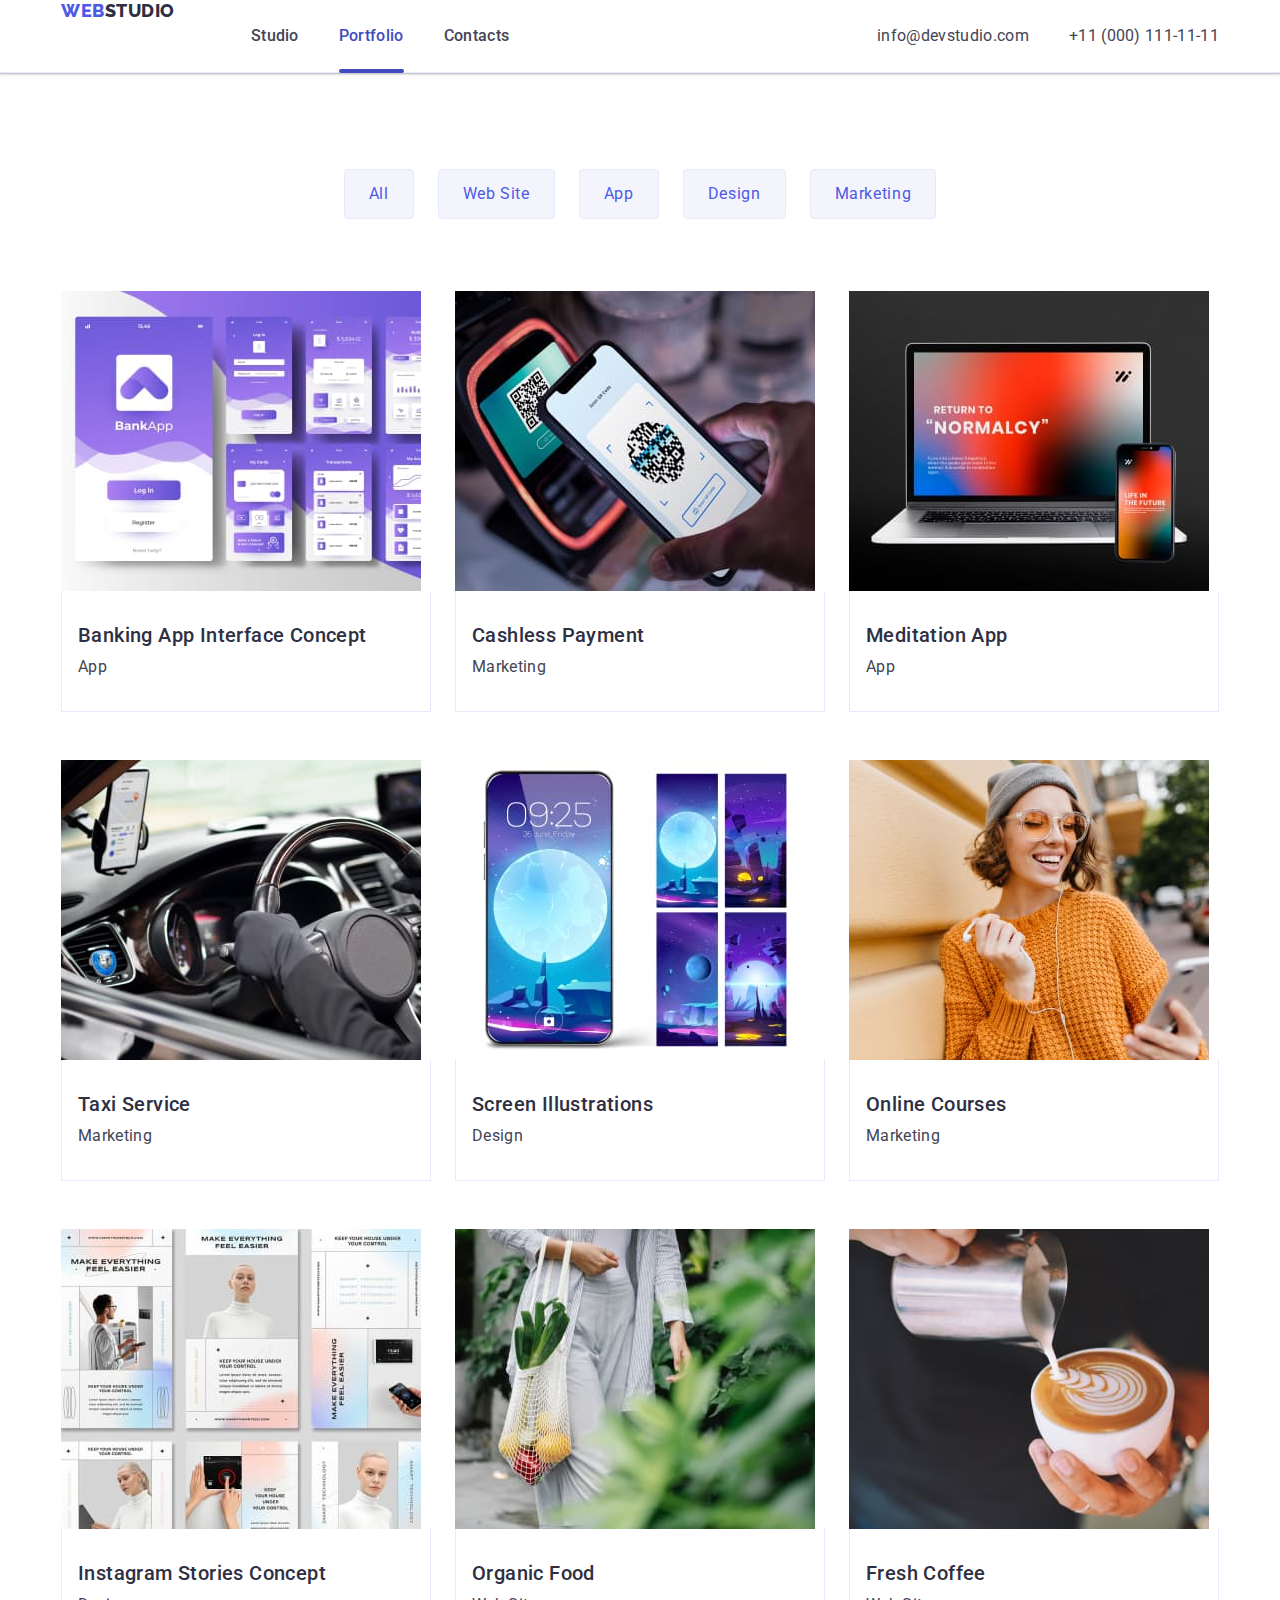
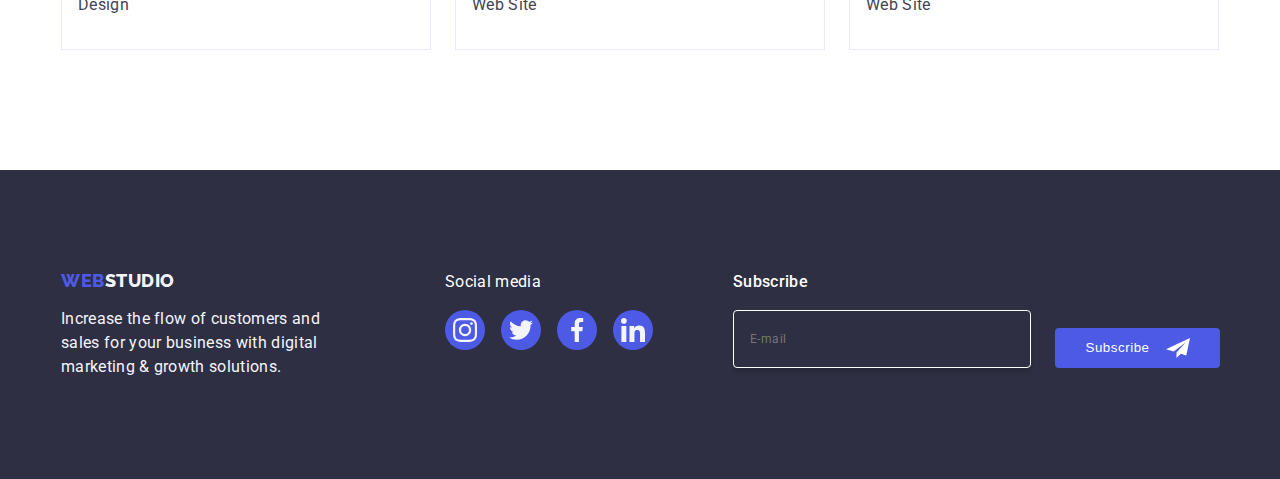
==== portfolio.html @ c7468902 "Initial commit" ====
<!DOCTYPE html>
<html lang="en">

<head>
  <meta charset="utf-8">
  <meta http-equiv="X-UA-Compatible" content="IE=edge">
  <title>dz2</title>
  <meta name="description" content="">
  <meta name="viewport" content="width=device-width, initial-scale=1">
  <link rel="preconnect" href="https://fonts.googleapis.com">
  <link rel="preconnect" href="https://fonts.gstatic.com" crossorigin>
  <link href="https://fonts.googleapis.com/css2?family=Raleway:wght@900&family=Roboto:wght@400;500;700;900&display=swap"
    rel="stylesheet">
  <link rel="stylesheet" href="https://cdnjs.cloudflare.com/ajax/libs/modern-normalize/2.0.0/modern-normalize.min.css"
    integrity="sha512-4xo8blKMVCiXpTaLzQSLSw3KFOVPWhm/TRtuPVc4WG6kUgjH6J03IBuG7JZPkcWMxJ5huwaBpOpnwYElP/m6wg=="
    crossorigin="anonymous" referrerpolicy="no-referrer" />
  <link rel="stylesheet" href="./css/styles.css">

</head>

<body>
  <header class="header">
    <div class="container flexed-list header-container">
      <nav class="flexed-list">
        <a class="logo logo-header link" href="./index.html">Web<span class="logo-text">Studio</span></a>
        <ul class="menu-list list flexed-list">
          <li class="menu-list-item"><a class="menu-list-link link " href="./index.html">Studio</a></li>
          <li class="menu-list-item"><a class="menu-list-link link lower" href="./portfolio.html">Portfolio</a></li>
          <li class="menu-list-item"><a class="menu-list-link link " href="">Contacts</a></li>
        </ul>
      </nav>
      <address class="contacts">
        <ul class="list flexed-list">
          <li class="contacts-item">
            <a href="mailto:info@devstudio.com" class="contacts-link link">info@devstudio.com</a>
          </li>
          <li class="contacts-item">
            <a href="tel:+110001111111" class="contacts-link link ">+11 (000) 111-11-11</a>
          </li>
        </ul>
      </address>
    </div>
  </header>
  <main>
    <section class="portfolio">
      <div class="container">
        <h1 class="visually-hidden">test</h1>
        <ul class="filters-list filters list">
          <li class="filters-item"><button type="button" class="filters-button paragraph">All</button></li>
          <li class="filters-item"><button type="button" class="filters-button paragraph">Web Site</button></li>
          <li class="filters-item"><button type="button" class="filters-button paragraph">App</button></li>
          <li class="filters-item"><button type="button" class="filters-button paragraph">Design</button></li>
          <li class="filters-item"><button type="button" class="filters-button paragraph">Marketing</button></li>
        </ul>
        <ul class="cards-list list">
          <li class="cards-item">
            <a href="" class="link cards-link">
              <div class="cards-image-block">
              <img src="./images/img8.jpg" alt="app interface" width="360" height="300">
            <p class="paragraph cards-image-paragraph">
               14 Stylish and User-Friendly App Design Concepts · Task Manager App · Calorie Tracker App · Exotic Fruit Ecommerce App · Cloud Storage App
            </p>  
            </div>
              <div class="cards-item-content">
                <h2 class="title-large cards-item-title">Banking App Interface Concept</h2>
                <p class="paragraph">App</p>
              </div>
            </a>
          </li>

          <li class="cards-item">
            <a href="" class="link  cards-link">
              <div class="cards-image-block">

                <img src="./images/img9.jpg" alt="scan qr" width="360" height="300">
                <p class="paragraph cards-image-paragraph">14 Stylish and User-Friendly App Design Concepts · Task
                  Manager App · Calorie Tracker App · Exotic Fruit Ecommerce App · Cloud Storage App</p>
              </div>

              <div class="cards-item-content">
                <h2 class="title-large cards-item-title">Cashless Payment</h2>
                <p class="paragraph">Marketing</p>
              </div>

            </a>
          </li>

          <li class="cards-item">
            <a href="" class="link cards-link ">
              <div class="cards-image-block">


              <img src="./images/img10.jpg" alt="app main page" width="360" height="300">
            <p class="paragraph cards-image-paragraph">
               14 Stylish and User-Friendly App Design Concepts · Task Manager App · Calorie Tracker App · Exotic Fruit Ecommerce App · Cloud Storage App
            </p>  
            </div>
              <div class="cards-item-content">

                <h2 class="title-large cards-item-title">Meditation App</h2>
                <p class="paragraph">App</p>
              </div>

            </a>
          </li>

          <li class="cards-item">
            <a href="" class="link  cards-link">
              <div class="cards-image-block">


              <img src="./images/img11.jpg" alt="car" width="360" height="300">
            <p class="paragraph cards-image-paragraph">
               14 Stylish and User-Friendly App Design Concepts · Task Manager App · Calorie Tracker App · Exotic Fruit Ecommerce App · Cloud Storage App
            </p>  
            </div>
              <div class="cards-item-content">
                <h2 class="title-large cards-item-title">Taxi Service</h2>
                <p class="paragraph">Marketing</p>
              </div>

            </a>

          </li>
          <li class="cards-item">
            <a href="" class="link cards-link ">
              <div class="cards-image-block">


              <img src="./images/img12.jpg" alt="screens for phone" width="360" height="300">
            <p class="paragraph cards-image-paragraph">
               14 Stylish and User-Friendly App Design Concepts · Task Manager App · Calorie Tracker App · Exotic Fruit Ecommerce App · Cloud Storage App
            </p>  
            </div>
              <div class="cards-item-content">

                <h2 class="title-large cards-item-title">Screen Illustrations</h2>
                <p class="paragraph">Design</p>
              </div>

            </a>
          </li>

          <li class="cards-item">
            <a href="" class="link  cards-link">
              <div class="cards-image-block">


              <img src="./images/img13.jpg" alt="girl" width="360" height="300">
            <p class="paragraph cards-image-paragraph">
               14 Stylish and User-Friendly App Design Concepts · Task Manager App · Calorie Tracker App · Exotic Fruit Ecommerce App · Cloud Storage App
            </p>  
            </div>
              <div class="cards-item-content">

                <h2 class="title-large cards-item-title">Online Courses</h2>
                <p class="paragraph">Marketing</p>
              </div>

            </a>
          </li>

          <li class="cards-item">
            <a href="" class="link  cards-link">
              <div class="cards-image-block">


              <img src="./images/img14.jpg" alt="guide" width="360" height="300">
            <p class="paragraph cards-image-paragraph">
               14 Stylish and User-Friendly App Design Concepts · Task Manager App · Calorie Tracker App · Exotic Fruit Ecommerce App · Cloud Storage App
            </p>  
            </div>
              <div class="cards-item-content">

                <h2 class="title-large cards-item-title">Instagram Stories Concept</h2>
                <p class="paragraph">Design</p>
              </div>

            </a>
          </li>

          <li class="cards-item">
            <a href="" class="link cards-link ">
              <div class="cards-image-block">


              <img src="./images/img15.jpg" alt="organic food" width="360" height="300">
            <p class="paragraph cards-image-paragraph">
               14 Stylish and User-Friendly App Design Concepts · Task Manager App · Calorie Tracker App · Exotic Fruit Ecommerce App · Cloud Storage App
            </p>  
            </div>
              <div class="cards-item-content">

                <h2 class="title-large cards-item-title">Organic Food</h2>
                <p class="paragraph">Web Site</p>
              </div>

            </a>
          </li>

          <li class="cards-item">
            <a href="" class="link  cards-link">
              <div class="cards-image-block">


              <img src="./images/img16.jpg" alt="coffee" width="360" height="300">
            <p class="paragraph cards-image-paragraph">
               14 Stylish and User-Friendly App Design Concepts · Task Manager App · Calorie Tracker App · Exotic Fruit Ecommerce App · Cloud Storage App
            </p>  
            </div>              <div class="cards-item-content">
                <h2 class="title-large cards-item-title">Fresh Coffee</h2>
                <p class="paragraph">Web Site</p>
              </div>

            </a>
          </li>
        </ul>
      </div>
    </section>
  </main>
   <footer class="footer">
    <div class="container footer-container">
      <div class="footer-item-logo">
        <a class="logo footer-logo link" href="./index.html">Web<span class="footer-logo-text">Studio</span></a>
        <p class="footer-text">Increase the flow of customers and sales for your business with digital marketing &
          growth
          solutions.</p>
      </div>
      <div class="footer-item-networks">
        <p class="paragraph footer-title">
          Social media
        </p>
        <ul class="flexed-list list footer-list">
          <li class="footer-icons">
            <a href="" class="footer-links">

              <svg class="footer-icon" width="24" height="24">
                <use href="./images/icons.svg#icon-instagram-2"></use>
              </svg>
            </a>
          </li>
          <li class="footer-icons">
            <a href="" class="footer-links">

              <svg class="footer-icon" width="24" height="24">
                <use href="./images/icons.svg#icon-twitter-1"></use>
              </svg>
            </a>
          </li>
          <li class="footer-icons">
            <a href="" class="footer-links">

              <svg class="footer-icon" width="24" height="24">
                <use href="./images/icons.svg#icon-facebook-1"></use>
              </svg>
            </a>
          </li>
          <li class="footer-icons">
            <a href="" class="footer-links">

              <svg class="footer-icon" width="24" height="24">
                <use href="./images/icons.svg#icon-linkedin-1"></use>
              </svg>
            </a>
          </li>
        </ul>
      </div>
      <div class="footer-item-form">
        <p class="paragraph footer-paragraph">
          Subscribe
        </p>
        <form class="footer-form">
          <label class="footer-form-label">
            <input type="email" name="email" placeholder="E-mail" required class="footer-input input-text">
          </label>
          <button class="footer-btn" type="submit">
            Subscribe <svg class="footer-icon footer-btn-icon" width="24" height="24">
              <use href="./images/icons.svg#icon-Frame-3"></use>
            </svg>
          </button>
        </form>
      </div>
    </div>
  </footer>
</body>

</html>
---- css/styles.css ----
body {
  font-family: "Roboto", sans-serif;
  font-size: 16px;
  line-height: 24px;
  letter-spacing: 0.02rem;
  color: var(--slate);
  background-color: var(--white);
}

* {
  margin: 0;
  padding: 0;
}

:root {
  --slate: #434455;
  --light-slate: #8e8f99;
  --cloud: #F4F4FD;
  --navy-blue: #2E2F42;
  --navy-blue-modal: rgba(46, 47, 66, 0.40);
  --iris: #4D5AE5;
  --white: #fff;
  --cornflower: #E7E9FC;
  --hover-links: #404bbf;
  --diary: #fcfcfc;
  --light-green: #31d0aa;
}

.container {
  width: 100%;
  max-width: 1158px;
  margin: 0 auto;
  padding: 0 15px;
}

.link {
  text-decoration: none;
  font-size: 12px;
  line-height: 24px;
  letter-spacing: 0.04rem;
}

.input-text {
  font-family: Roboto;
  font-size: 12px;
  font-style: normal;
  font-weight: 400;
  line-height: 24px;
  letter-spacing: 0.48px;
}

.link:hover,
.link:focus {
  color: var(--hover-links);
}

h2 {
  font-weight: bold;
  font-size: 36px;
}

.title-large {
  font-weight: 500;
  font-size: 20px;
  line-height: 1.2;
  letter-spacing: 0.02em;
  color: var(--navy-blue);
}

.title-extra-large {
  margin-bottom: 72px;
  font-size: 36px;
  line-height: 1.11;
  text-align: center;
  letter-spacing: 0.02em;
  text-transform: capitalize;
  color: var(--navy-blue);
}

.paragraph {
  font-weight: 400;
  font-size: 16px;
  line-height: 1.5;
  letter-spacing: 0.02em;
  color: var(--slate);
}

.logo {
  font-family: "Raleway", sans-serif;
  font-size: 18px;
  font-style: normal;
  font-weight: 800;
  line-height: 1.17;
  letter-spacing: 0.03em;
  text-transform: uppercase;
}

.list {
  list-style: none;
}

.flexed-list {
  display: flex;
}

input:focus-within,
textarea:focus-within {
  border-color: var(--iris);
}

.visually-hidden {
  position: absolute;
  width: 1px;
  height: 1px;
  margin: -1px;
  border: 0;
  padding: 0;
  white-space: nowrap;
  clip-path: inset(100%);
  clip: rect(0 0 0 0);
  overflow: hidden;
}

img {
  display: block;
}

/*----------------header---------------------*/
.header {
  border-bottom: 1px solid var(--cornflower);
  box-shadow: 0px 2px 1px rgba(46, 47, 66, 0.08), 0px 1px 1px rgba(46, 47, 66, 0.16), 0px 1px 6px rgba(46, 47, 66, 0.08);
}

.header-container {
  align-items: center;
}

.menu-nav{ 
  align-items:center;
}

.logo-header {
  color: var(--iris);
  margin-right: 76px;
}

.logo-text {
  color: var(--navy-blue);
}

.menu-list {
  align-items: center;
}

.menu-list-link {
  display: block;
  padding: 24px 0;
  position: relative;
  color: var(--slate);
  transition: color 250ms cubic-bezier(0.4, 0, 0.2, 1);
  font-family: Roboto;
  font-size: 16px;
  font-style: normal;
  font-weight: 500;
  line-height: 24px;
  letter-spacing: 0.32px;
}

.menu-list-item:not(:last-child) {
  margin-right: 40px;
}

.menu-list-item:hover,
.menu-list-item:focus {
  color: var(--hover-links);
}

.lower {
  color: var(--hover-links);
}

.lower::after {
  display: flex;
  content: "";
  position: absolute;
  width: 100%;
  border-radius: 2px;
  height: 4px;
  background: var(--hover-links);
  left: 0;
  bottom: -1px;
}

.contacts {
  margin-left: auto;
  font-style: normal;
  font-weight: 400;
  letter-spacing: 0.32px;
}

.contacts-item:not(:last-child) {
  margin-right: 40px;
}

.contacts-link {
  color: var(--slate);
  font-size: 16px;
  line-height: 1.5;
  letter-spacing: 0.02em;
  transition: color 250ms cubic-bezier(0.4, 0, 0.2, 1);
}

.contacts-link:hover,
.contacts-link:focus {
  color: var(--hover-links);
}

/* ----------section 1----------- */

.solution {
  max-width: 1440px;
  background-color: var(--navy-blue);
  padding: 188px 0;
  background-image: linear-gradient(rgba(46, 47, 66, 0.7),
      rgba(46, 47, 66, 0.7)), url(../images/img17.jpg);
  background-repeat: no-repeat;
  background-size: cover;
  background-position: center;
  margin: 0 auto;
}

.solution::before {
  content: "";
  display: block;
}

.solution-text {
  font-weight: bold;
  font-size: 56px;
  line-height: 1.07;
  text-align: center;
  letter-spacing: 0.02em;
  color: var(--white);
  margin: 0 auto;
  max-width: 496px;
}

.solution-btn {
  background: var(--iris);
  color: var(--white);
  margin: 48px auto 0 auto;
  border: none;
  letter-spacing: 0.04rem;
  border-radius: 4px;
  padding: 16px 32px;
  display: block;
  min-width: 169px;

  font-weight: 500;
  font-family: "Roboto", sans-serif;
  font-size: 16px;
  line-height: 1.5;
  cursor: pointer;
  transition: background-color 250ms cubic-bezier(0.4, 0, 0.2, 1);
}

.solution-btn:hover,
.solution-btn:focus {
  background-color: var(--hover-links);
}

/*-----------------------section 2 ---------------------*/
.about-us {
  padding: 120px 0px;
}

.about-us-item {
  width: calc((100% - 72px)/4);
  display: flex;
  flex-direction: column;
  gap: 8px;

}

.about-us-item-svg {
  background-color: var(--cloud);
  padding: 24px 100px;
  border-radius: 4px;
  display: flex;
  align-items: center;
  justify-content: center;
  height: 112px;
  margin-bottom: 8px;
}

.about-us-item:not(:last-child) {
  margin-right: 24px;
}

/*-------------------------- section 3 ----------------------*/

.we-doing {
  text-align: center;
  padding-bottom: 120px;

}

.we-doing-item {
  width: calc((100%-48px)/3);
}

.we-doing-item:not(:last-child) {
  margin-right: 24px;
}

/*----------------------------- section 4 ---------------*/

.team {
  text-align: center;
  background-color: var(--cloud);
  padding: 120px 0;
}

.team-item {
  background-color: var(--white);
  width: calc((100% - 72px) / 4);
  border-radius: 0 0 4px 4px;
  box-shadow: 0px 2px 1px 0px rgba(46, 47, 66, 0.08), 0px 1px 1px 0px rgba(46, 47, 66, 0.16), 0px 1px 6px 0px rgba(46, 47, 66, 0.08);
}

.team-item:not(:last-child) {
  margin-right: 24px;
}

.team-item-main {
  padding: 32px 0;
  display: flex;
  flex-direction: column;
  gap: 8px;
  align-items: center;
}

.team-item-main-text {
  color: var(--slate);
  font-size: 16px;
  line-height: 1.5;
  letter-spacing: 0.02em;
}

.team-item-list {
  display: flex;
  justify-content: center;
  gap: 24px;
}

.team-icons {
  fill: var(--white);
  background-color: var(--iris);
  width: 40px;
  height: 40px;
  border-radius: 50%;
}

.team-icon-link {
  width: 100%;
  height: 100%;
  background-color: var(--iris);
  border-radius: 50%;
  display: flex;
  align-items: center;
  justify-content: center;
  transition: background-color 250ms cubic-bezier(0.4, 0, 0.2, 1);
}

.team-icon-link:hover,
.team-icon-link:focus {
  background-color: var(--hover-links);
}

.team-icon {
  fill: var(--cloud);
}

/*---------------------section 5 --------------------*/

.customers {
  padding: 120px 0;
}

.customers-list {
  gap: 24px;
}

.customers-item {
  width: calc((100% - 120px) / 6);
  height: 88px;
}

.customers-link {
  width: 100%;
  height: 100%;
  border: 1px solid var(--light-slate);
  border-radius: 4px;
  display: flex;
  align-items: center;
  justify-content: center;
  color: var(--light-slate);
  transition: border-color 250ms cubic-bezier(0.4, 0, 0.2, 1), color 250ms cubic-bezier(0.4, 0, 0.2, 1);

}

.customers-link:hover,
.customers-link:focus {
  border-color: var(--hover-links);
  color: var(--hover-links);
}

.customers-icon {
  display: block;
  fill: currentColor;
}

/* -------------------- footer ---------------------------------*/

.footer {
  background: var(--navy-blue);
  padding: 100px 0;
}

.footer-container {
  display: flex;
  align-items: baseline;
}

.footer-item-logo {
  margin-right: 120px;
}

.footer-logo {
  color: var(--iris);
  display: inline-block;
  margin-bottom: 16px;
}

.footer-logo-text {
  color: var(--cloud);
}

.footer-text {
  color: var(--cloud);
  line-height: 1.5;
  letter-spacing: 0.02em;
  width: 264px;
}

.footer-title {
  margin-bottom: 16px;
  color: var(--white)
}

.footer-list {
  gap: 16px;
}

.footer-icons {
  width: 40px;
  height: 40px;
}

.footer-links {
  border-radius: 50%;
  width: 100%;
  height: 100%;
  background-color: var(--iris);
  display: flex;
  align-items: center;
  justify-content: center;
  transition: background-color 250ms cubic-bezier(0.4, 0, 0.2, 1);
}

.footer-links:hover,
.footer-links:focus {
  background-color: var(--light-green);
}

.footer-icon {
  fill: var(--cloud);
}



.footer-item-networks {
  margin-right: 80px;
}

.footer-paragraph {
  color: var(--white);
  font-weight: 500;
  margin-bottom: 16px;


}

.footer-form {
  display: flex;
  align-items: end;
  gap: 24px;
}

.footer-form-label {
  display: flex;
  flex-direction: column;
}

.footer-input {
  width: 264px;
  height: 40px;
  color: var(--white);
  border: 1px solid var(--white);
  border-radius: 4px;
  box-shadow: 0px 4px 4px 0px rgba(0, 0, 0, 0.15);
  line-height: 1.5;
  background-color: transparent;
  padding: 8px 16px;
}

.footer-btn {
  background-color: var(--iris);
  color: var(--white);
  display: inline-flex;
  padding: 8px 24px;
  justify-content: center;
  align-items: center;
  border-radius: 4px;
  border: none;
  cursor: pointer;
  transition: background-color 250ms cubic-bezier(0.4, 0, 0.2, 1);
  min-width: 165px;
  font-weight: 500;
  line-height: 1.5;
  letter-spacing: 0.04em;
}

.footer-btn:hover {
  background-color: var(--hover-links);
}

.footer-btn-icon {
  margin-left: 16px;
}

/*--------------------- modal --------------*/
.modal {
  background-color: var(--navy-blue-modal);
  position: fixed;
  top: 0;
  left: 0;
  width: 100%;
  height: 100%;
  z-index: 1;
  transition: opacity 250ms cubic-bezier(0.4, 0, 0.2, 1), visibility 250ms cubic-bezier(0.4, 0, 0.2, 1);
}

.modal-container {
  padding: 72px 24px 24px;
  width: 408px;
  min-height: 584px;
  background-color: var(--diary);
  border-radius: 4px;
  box-shadow: 0px 2px 1px 0px rgba(0, 0, 0, 0.20), 0px 1px 3px 0px rgba(0, 0, 0, 0.12), 0px 1px 1px 0px rgba(0, 0, 0, 0.14);
  top: 50%;
  left: 50%;
  transform: translate(-50%, -50%) scale(1);
  transition: transform 250ms cubic-bezier(0.4, 0, 0.2, 1);
  position: absolute;


}

.modal-btn {
  position: absolute;
  right: 24px;
  top: 24px;
  width: 24px;
  height: 24px;
  border-radius: 50%;
  display: flex;
  align-items: center;
  justify-content: center;
  background-color: var(--cornflower);
  border: 1px solid rgba(0, 0, 0, 0.1);
  padding: 0;
  cursor: pointer;
  transition: background-color 250ms cubic-bezier(0.4, 0, 0.2, 1), border 250ms cubic-bezier(0.4, 0, 0.2, 1);
}

.modal-btn:hover,
.modal-btn:focus {
  background-color: var(--hover-links);
  border: none;
  fill: var(--white);

}

.modal-icon {
  transition: fill 250ms cubic-bezier(0.4, 0, 0.2, 1);
}

.is-hidden {
  opacity: 0;
  visibility: hidden;
  pointer-events: none;
}

.modal-form {
  display: flex;
  flex-direction: column;
}

.modal-form-container-label {
  margin-bottom: 8px;
}

.modal-form-container-label:nth-child(4) {
  margin-bottom: 16px;
}

.modal-form-container-label:nth-child(5) {
  margin-bottom: 24px;
}

.modal-title {
  font-family: Roboto;
  font-size: 16px;
  font-style: normal;
  font-weight: 500;
  line-height: 24px;
  letter-spacing: 0.32px;
  color: var(--navy-blue);
  margin-bottom: 16px;
  text-align: center;
}

.modal-label {
  line-height: 1.17;
  display: block;
  margin-bottom: 4px;
  position: relative;
  color: var(--light-slate)
}

.modal-form-input {
  position: relative;
}

.modal-input {
  width: 100%;
  height: 40px;
  border: 1px solid var(--navy-blue-modal);
  border-radius: 4px;
  background-color: transparent;
  padding-left: 38px;
  outline: transparent;
  transition: border-color 250ms cubic-bezier(0.4, 0, 0.2, 1);
}

.modal-input:focus-within {
  border-color: var(--iris);
}

.modal-form-icon {
  position: absolute;
  left: 16px;
  top: 50%;
  transform: translateY(-50%);
  transition: fill 250ms cubic-bezier(0.4, 0, 0.2, 1);
}

.modal-input:focus-within+.modal-form-icon {
  fill: var(--iris);
}



.modal-txtarea {
  width: 100%;
  height: 120px;
  font-size: 12px;
  line-height: 1.17;
  letter-spacing: 0.04em;
  color: var(--navy-blue-modal);
  border: 1px solid var(--navy-blue-modal);
  border-radius: 4px;
  background-color: transparent;
  padding: 8px 16px;
  outline: transparent;
  resize: none;
  transition: border-color 250ms cubic-bezier(0.4, 0, 0.2, 1);
}

.modal-txtarea:focus-within {
  border-color: var(--iris);
}

.modal-checkbox-label {
  color: var(--light-slate);
  margin: 0;
}

.modal-span {
  width: 16px;
  height: 16px;
  border: 1px solid var(--navy-blue-modal);
  border-radius: 2px;
  transition: background-color 250ms cubic-bezier(0.4, 0, 0.2, 1), border 250ms cubic-bezier(0.4, 0, 0.2, 1), fill 250ms cubic-bezier(0.4, 0, 0.2, 1);
  display: inline-flex;
  align-items: center;
  justify-content: center;
  fill: transparent;
  position: relative;
}

.modal-link {
  color: var(--iris);
  line-height: 16px;
}

.modal-checkbox:checked + .modal-label > .modal-span{
  background-color: var(--hover-links);
  border: none;
  fill: var(--cloud); 
}

.modal-button {
  display: block;
  min-width: 169px;
  margin: 0 auto;
  padding: 16px 32px;
  background-color: var(--iris);
  color: var(--white);
  font-family: "Roboto", sans-serif;
  font-size: 16px;
  font-weight: 500;
  line-height: 24px;
  cursor: pointer;
  letter-spacing: 0.04em;
  border-radius: 4px;
  box-shadow: 0px 4px 4px 0px rgba(0, 0, 0, 0.15);
  border: none;
  transition: background-color 250ms cubic-bezier(0.4, 0, 0.2, 1);
  height: 56px;
}

.modal-button:hover,
.modal-button:focus {
  background-color: var(--hover-links);
}

/*--------------------------------------------------------------------portfolio-------------------------------------------------------*/
.portfolio {
  padding: 96px 0 120px 0;
}

.filters {
  margin-bottom: 72px;
}

.filters-list {
  justify-content: center;
  display: flex;
  transition: color 250ms cubic-bezier(0.4, 0, 0.2, 1), background-color 250ms cubic-bezier(0.4, 0, 0.2, 1), border-color 250ms cubic-bezier(0.4, 0, 0.2, 1), box-shadow 250ms cubic-bezier(0.4, 0, 0.2, 1);
}

.filters-item:not(:last-child) {
  margin-right: 24px;
}

.filters-button {
  color: var(--iris);
  background-color: var(--cloud);
  border: 1px solid var(--cornflower);
  padding: 12px 24px;
  border-radius: 4px;
  font-family: "Roboto", sans-serif;
  letter-spacing: 0.04em;
  cursor: pointer;
  transition: color 250ms cubic-bezier(0.4, 0, 0.2, 1), background-color 250ms cubic-bezier(0.4, 0, 0.2, 1), border-color 250ms cubic-bezier(0.4, 0, 0.2, 1), box-shadow 250ms cubic-bezier(0.4, 0, 0.2, 1);
}

.filters-button:focus,
.filters-button:hover {
  background-color: var(--hover-links);
  border: 1px solid transparent;
  color: var(--white);
  box-shadow: 0px 3px 1px rgba(0, 0, 0, 0.1), 0px 2px 1px rgba(0, 0, 0, 0.08), 0px 2px 2px rgba(0, 0, 0, 0.12);

}


/*---------------------------------cards list -----------------------*/

.cards {
  margin-bottom: 72px;
}

.cards-list {
  display: flex;
  flex-wrap: wrap;
}

.cards-item {
  width: calc((100% - 48px) / 3);
  position: relative;
  overflow: hidden;

}

.cards-link {
  display: block;
  transition: box-shadow 250ms cubic-bezier(0.4, 0, 0.2, 1);
}

.cards-link:hover .cards-image-paragraph,
.cards-link:focus .cards-image-paragraph {
  transform: translateY(0%);
}

.cards-image-block {
  position: relative;
  overflow: hidden;
}

.cards-image-paragraph {
  position: absolute;
  top: 0;
  color: var(--cloud);
  padding: 40px 32px;
  background-color: var(--iris);
  height: 100%;
  width: 100%;
  transform: translateY(100%);
  transition: transform 250ms cubic-bezier(0.4, 0, 0.2, 1);
}

.cards-link:hover,
.cards-link:focus {
  box-shadow: 0px 1px 6px rgba(46, 47, 66, 0.08), 0px 1px 1px rgba(46, 47, 66, 0.16), 0px 2px 1px rgba(46, 47, 66, 0.08);
  transform: translateY(0%);
}

.cards-item:hover {
  box-shadow: 0px 2px 1px 0px rgba(46, 47, 66, 0.08), 0px 1px 1px 0px rgba(46, 47, 66, 0.16), 0px 1px 6px 0px rgba(46, 47, 66, 0.08);
}

.cards-item:not(:nth-last-child(-n + 3)) {
  margin-bottom: 48px;
}

.cards-item:not(:nth-child(3n)) {
  margin-right: 24px;
}

.cards-item-content {
  padding: 32px 16px;
  gap: 8px;
  align-self: stretch;
  display: flex;
  flex-direction: column;
  border: 1px solid var(--cornflower);
  border-top: none;
  z-index: 3;
  overflow: hidden;
}
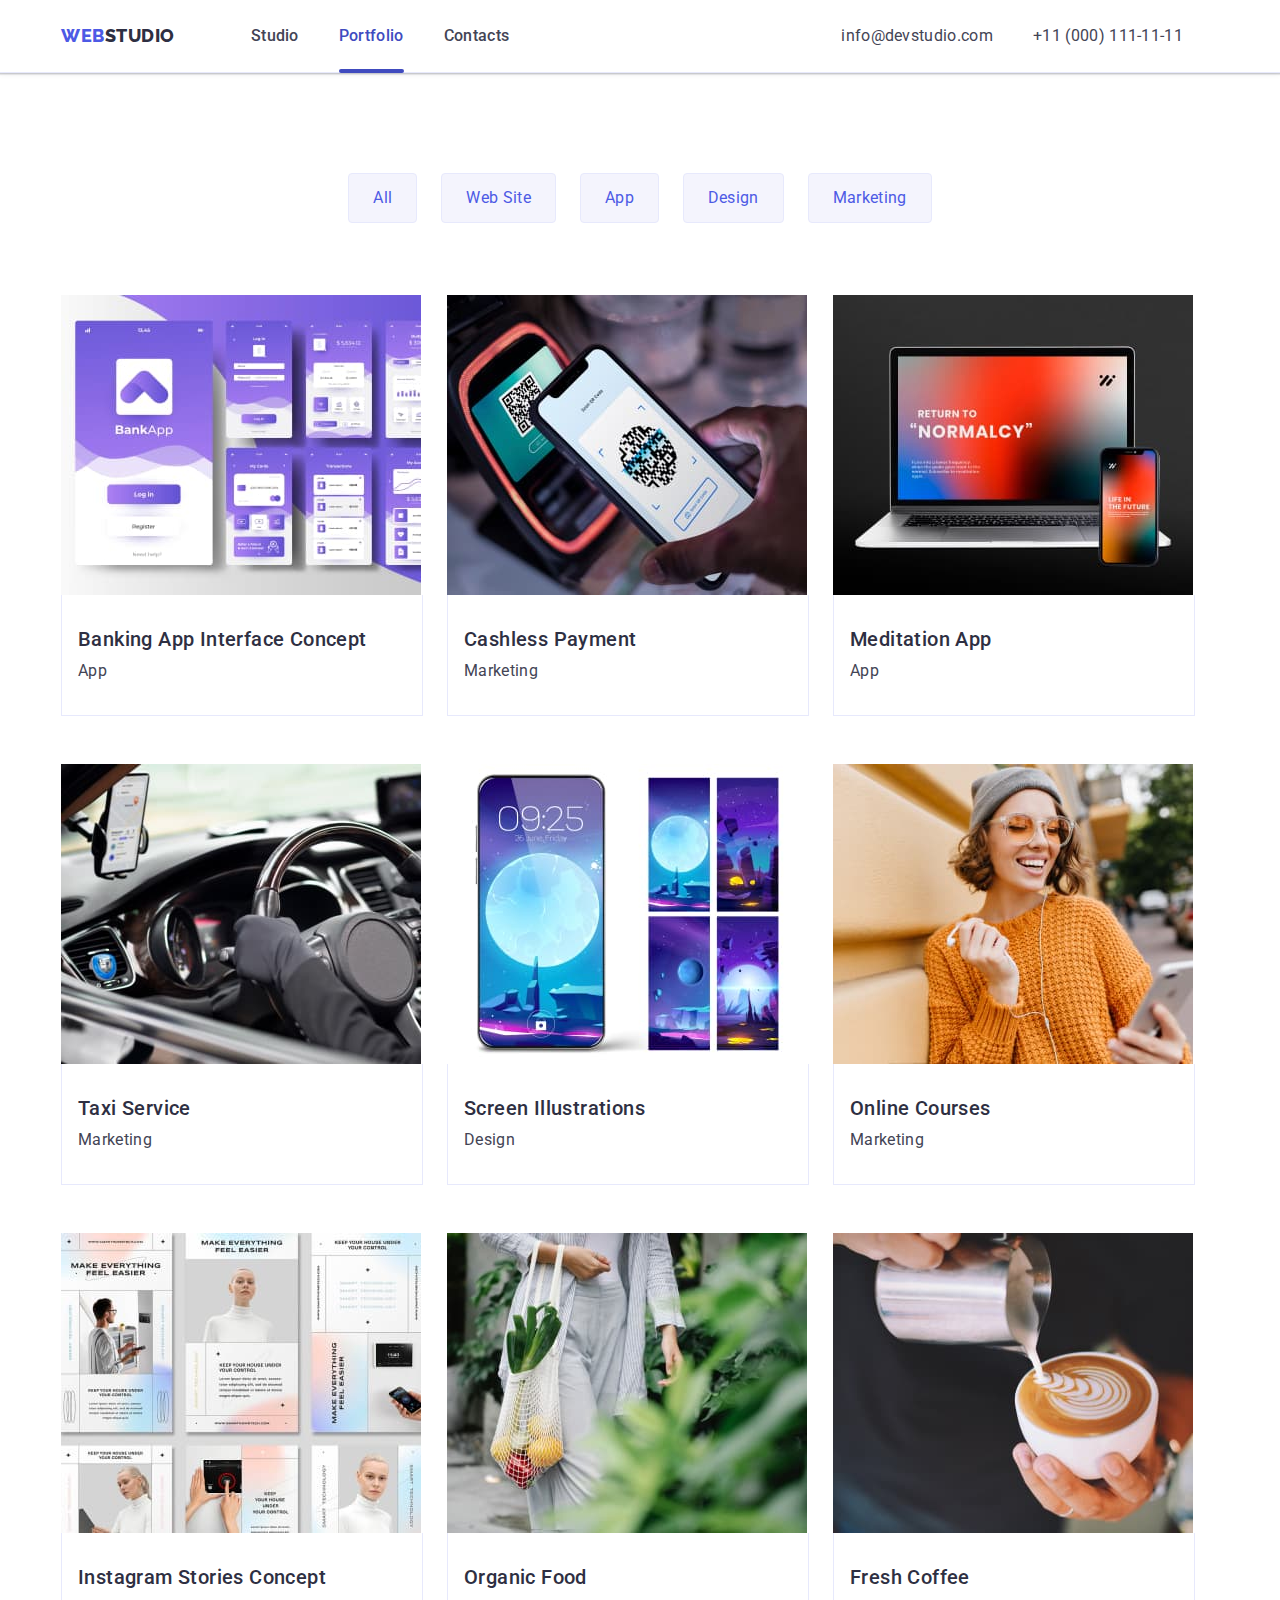
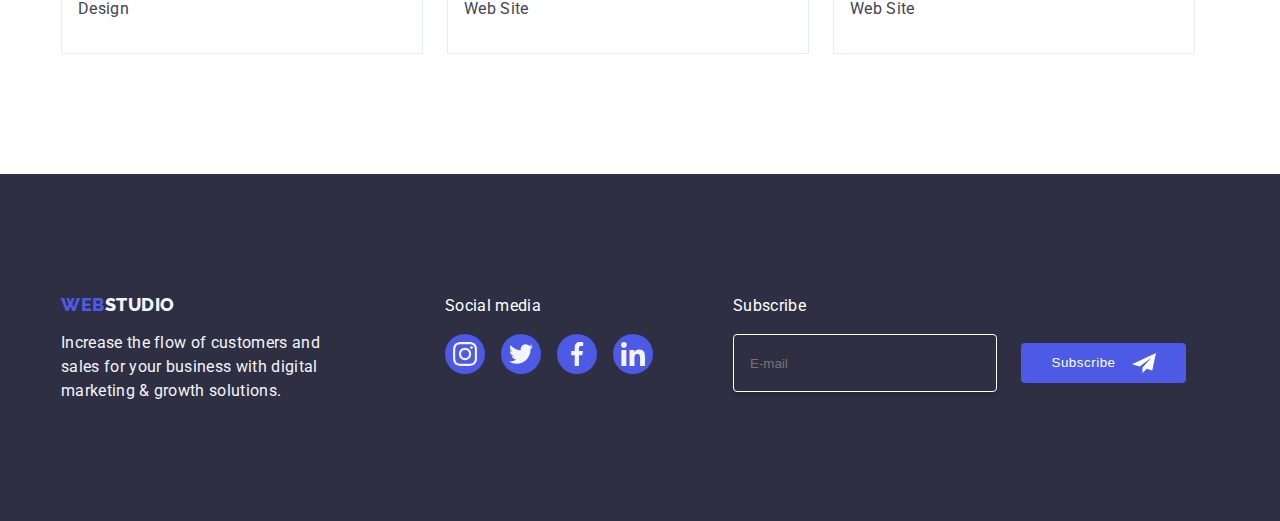
==== commit c334859e: "finished" ====
--- a/portfolio.html
+++ b/portfolio.html
@@ -14,38 +14,98 @@
   <link rel="stylesheet" href="https://cdnjs.cloudflare.com/ajax/libs/modern-normalize/2.0.0/modern-normalize.min.css"
     integrity="sha512-4xo8blKMVCiXpTaLzQSLSw3KFOVPWhm/TRtuPVc4WG6kUgjH6J03IBuG7JZPkcWMxJ5huwaBpOpnwYElP/m6wg=="
     crossorigin="anonymous" referrerpolicy="no-referrer" />
-  <link rel="stylesheet" href="./css/styles.css">
+  <link rel="stylesheet" href="./css/newstyle.css">
 
 </head>
 
 <body>
   <header class="header">
     <div class="container flexed-list header-container">
-      <nav class="flexed-list">
-        <a class="logo logo-header link" href="./index.html">Web<span class="logo-text">Studio</span></a>
-        <ul class="menu-list list flexed-list">
-          <li class="menu-list-item"><a class="menu-list-link link " href="./index.html">Studio</a></li>
-          <li class="menu-list-item"><a class="menu-list-link link lower" href="./portfolio.html">Portfolio</a></li>
-          <li class="menu-list-item"><a class="menu-list-link link " href="">Contacts</a></li>
+      <a class="logo logo-header link" href="./index.html">Web<span class="logo-text">Studio</span></a>
+      <div class="js-menu-container is-open">
+        <nav class="flexed-list menu-nav">
+          <ul class="menu-list list flexed-list">
+            <li class="menu-list-item"><a class="menu-list-link link " href="./index.html">Studio</a></li>
+            <li class="menu-list-item"><a class="menu-list-link link lower" href="./portfolio.html">Portfolio</a></li>
+            <li class="menu-list-item"><a class="menu-list-link link " href="">Contacts</a></li>
+          </ul>
+        </nav>
+        <address class="contacts">
+          <ul class="list flexed-list contacts-list">
+            <li class="contacts-item">
+              <a href="mailto:info@devstudio.com" class="contacts-link link">info@devstudio.com</a>
+            </li>
+            <li class="contacts-item">
+              <a href="tel:+110001111111" class="contacts-link link contacts-phone">+11 (000) 111-11-11</a>
+            </li>
+          </ul>
+        </address>
+        <div class="header-networks">
+          <ul class="flexed-list list header-list">
+          <li class="header-icons">
+            <a href="" class="header-links">
+              <svg class="header-icon" width="24" height="24">
+                <use href="./images/icons.svg#icon-instagram-2"></use>
+              </svg>
+            </a>
+          </li>
+          <li class="header-icons">
+            <a href="" class="header-links">
+
+              <svg class="header-icon" width="24" height="24">
+                <use href="./images/icons.svg#icon-twitter-1"></use>
+              </svg>
+            </a>
+          </li>
+          <li class="header-icons">
+            <a href="" class="header-links">
+
+              <svg class="header-icon" width="24" height="24">
+                <use href="./images/icons.svg#icon-facebook-1"></use>
+              </svg>
+            </a>
+          </li>
+          <li class="header-icons">
+            <a href="" class="header-links">
+
+              <svg class="header-icon" width="24" height="24">
+                <use href="./images/icons.svg#icon-linkedin-1"></use>
+              </svg>
+            </a>
+          </li>
         </ul>
-      </nav>
-      <address class="contacts">
-        <ul class="list flexed-list">
-          <li class="contacts-item">
-            <a href="mailto:info@devstudio.com" class="contacts-link link">info@devstudio.com</a>
-          </li>
-          <li class="contacts-item">
-            <a href="tel:+110001111111" class="contacts-link link ">+11 (000) 111-11-11</a>
-          </li>
-        </ul>
-      </address>
+        </div>
+        <button class="close-btn js-close-menu">
+           <svg class="modal-icon" width="8" height="8">
+          <use href="./images/icons.svg#icon-close-black-18dp-2-1"></use>
+        </svg>
+        </button>
+      </div>
+
+      <button class="menu-toggle js-open-menu" aria-expanded="false" aria-controls="mobile-menu">
+         <svg
+            width="24"
+            height="24"
+            fill="currentColor"
+            viewBox="0 0 20 20"
+            xmlns="http://www.w3.org/2000/svg"
+          >
+            <path
+              fill-rule="evenodd"
+              d="M3 5a1 1 0 011-1h12a1 1 0 110 2H4a1 1 0 01-1-1zM3 10a1 1 0 011-1h12a1 1 0 110 2H4a1 1 0 01-1-1zM3 15a1 1 0 011-1h12a1 1 0 110 2H4a1 1 0 01-1-1z"
+              clip-rule="evenodd"
+            ></path>
+          </svg>
+      </button>
+
     </div>
+
   </header>
   <main>
     <section class="portfolio">
       <div class="container">
         <h1 class="visually-hidden">test</h1>
-        <ul class="filters-list filters list">
+        <ul class="filters-list list">
           <li class="filters-item"><button type="button" class="filters-button paragraph">All</button></li>
           <li class="filters-item"><button type="button" class="filters-button paragraph">Web Site</button></li>
           <li class="filters-item"><button type="button" class="filters-button paragraph">App</button></li>
@@ -56,11 +116,17 @@
           <li class="cards-item">
             <a href="" class="link cards-link">
               <div class="cards-image-block">
-              <img src="./images/img8.jpg" alt="app interface" width="360" height="300">
-            <p class="paragraph cards-image-paragraph">
-               14 Stylish and User-Friendly App Design Concepts · Task Manager App · Calorie Tracker App · Exotic Fruit Ecommerce App · Cloud Storage App
-            </p>  
-            </div>
+                <picture>
+                  <source media="(min-width: 1154px)" srcset="./images/img8.jpg" width="360" height="300" />
+                  <source media="(min-width: 768px)" srcset="./images/img8t.jpg" width="356" height="300" />
+                  <source media="(min-width: 428px)" srcset="./images/img8p.jpg" width="396" height="280" />
+                  <img src="./images/img8p.jpg" alt="app interface" width="360" height="300" />
+                </picture>
+                <p class="paragraph cards-image-paragraph">
+                  14 Stylish and User-Friendly App Design Concepts · Task Manager App · Calorie Tracker App · Exotic
+                  Fruit Ecommerce App · Cloud Storage App
+                </p>
+              </div>
               <div class="cards-item-content">
                 <h2 class="title-large cards-item-title">Banking App Interface Concept</h2>
                 <p class="paragraph">App</p>
@@ -71,8 +137,12 @@
           <li class="cards-item">
             <a href="" class="link  cards-link">
               <div class="cards-image-block">
-
-                <img src="./images/img9.jpg" alt="scan qr" width="360" height="300">
+                <picture>
+                  <source media="(min-width: 1154px)" srcset="./images/img9.jpg" width="360" height="300" />
+                  <source media="(min-width: 768px)" srcset="./images/img9t.jpg" width="356" height="300" />
+                  <source media="(min-width: 428px)" srcset="./images/img9p.jpg" width="396" height="280" />
+                  <img src="./images/img9p.jpg" alt="app interface" width="360" height="300" />
+                </picture>
                 <p class="paragraph cards-image-paragraph">14 Stylish and User-Friendly App Design Concepts · Task
                   Manager App · Calorie Tracker App · Exotic Fruit Ecommerce App · Cloud Storage App</p>
               </div>
@@ -88,13 +158,18 @@
           <li class="cards-item">
             <a href="" class="link cards-link ">
               <div class="cards-image-block">
-
-
-              <img src="./images/img10.jpg" alt="app main page" width="360" height="300">
-            <p class="paragraph cards-image-paragraph">
-               14 Stylish and User-Friendly App Design Concepts · Task Manager App · Calorie Tracker App · Exotic Fruit Ecommerce App · Cloud Storage App
-            </p>  
-            </div>
+                <picture>
+                  <source media="(min-width: 1154px)" srcset="./images/img10.jpg" width="360" height="300" />
+                  <source media="(min-width: 768px)" srcset="./images/img10t.jpg" width="356" height="300" />
+                  <source media="(min-width: 428px)" srcset="./images/img10p.jpg" width="396" height="280" />
+                  <img src="./images/img10p.jpg" alt="app interface" width="360" height="300" />
+                </picture>
+
+                <p class="paragraph cards-image-paragraph">
+                  14 Stylish and User-Friendly App Design Concepts · Task Manager App · Calorie Tracker App · Exotic
+                  Fruit Ecommerce App · Cloud Storage App
+                </p>
+              </div>
               <div class="cards-item-content">
 
                 <h2 class="title-large cards-item-title">Meditation App</h2>
@@ -109,11 +184,17 @@
               <div class="cards-image-block">
 
 
-              <img src="./images/img11.jpg" alt="car" width="360" height="300">
-            <p class="paragraph cards-image-paragraph">
-               14 Stylish and User-Friendly App Design Concepts · Task Manager App · Calorie Tracker App · Exotic Fruit Ecommerce App · Cloud Storage App
-            </p>  
-            </div>
+                <picture>
+                  <source media="(min-width: 1154px)" srcset="./images/img11.jpg" width="360" height="300" />
+                  <source media="(min-width: 768px)" srcset="./images/img11t.jpg" width="356" height="300" />
+                  <source media="(min-width: 428px)" srcset="./images/img11p.jpg" width="396" height="280" />
+                  <img src="./images/img11p.jpg" alt="app interface" width="360" height="300" />
+                </picture>
+                <p class="paragraph cards-image-paragraph">
+                  14 Stylish and User-Friendly App Design Concepts · Task Manager App · Calorie Tracker App · Exotic
+                  Fruit Ecommerce App · Cloud Storage App
+                </p>
+              </div>
               <div class="cards-item-content">
                 <h2 class="title-large cards-item-title">Taxi Service</h2>
                 <p class="paragraph">Marketing</p>
@@ -127,11 +208,17 @@
               <div class="cards-image-block">
 
 
-              <img src="./images/img12.jpg" alt="screens for phone" width="360" height="300">
-            <p class="paragraph cards-image-paragraph">
-               14 Stylish and User-Friendly App Design Concepts · Task Manager App · Calorie Tracker App · Exotic Fruit Ecommerce App · Cloud Storage App
-            </p>  
-            </div>
+                <picture>
+                  <source media="(min-width: 1154px)" srcset="./images/img12.jpg" width="360" height="300" />
+                  <source media="(min-width: 768px)" srcset="./images/img12t.jpg" width="356" height="300" />
+                  <source media="(min-width: 428px)" srcset="./images/img12p.jpg" width="396" height="280" />
+                  <img src="./images/img12p.jpg" alt="app interface" width="360" height="300" />
+                </picture>
+                <p class="paragraph cards-image-paragraph">
+                  14 Stylish and User-Friendly App Design Concepts · Task Manager App · Calorie Tracker App · Exotic
+                  Fruit Ecommerce App · Cloud Storage App
+                </p>
+              </div>
               <div class="cards-item-content">
 
                 <h2 class="title-large cards-item-title">Screen Illustrations</h2>
@@ -146,11 +233,17 @@
               <div class="cards-image-block">
 
 
-              <img src="./images/img13.jpg" alt="girl" width="360" height="300">
-            <p class="paragraph cards-image-paragraph">
-               14 Stylish and User-Friendly App Design Concepts · Task Manager App · Calorie Tracker App · Exotic Fruit Ecommerce App · Cloud Storage App
-            </p>  
-            </div>
+                <picture>
+                  <source media="(min-width: 1154px)" srcset="./images/img13.jpg" width="360" height="300" />
+                  <source media="(min-width: 768px)" srcset="./images/img13t.jpg" width="356" height="300" />
+                  <source media="(min-width: 428px)" srcset="./images/img13p.jpg" width="396" height="280" />
+                  <img src="./images/img13p.jpg" alt="app interface" width="360" height="300" />
+                </picture>
+                <p class="paragraph cards-image-paragraph">
+                  14 Stylish and User-Friendly App Design Concepts · Task Manager App · Calorie Tracker App · Exotic
+                  Fruit Ecommerce App · Cloud Storage App
+                </p>
+              </div>
               <div class="cards-item-content">
 
                 <h2 class="title-large cards-item-title">Online Courses</h2>
@@ -165,11 +258,17 @@
               <div class="cards-image-block">
 
 
-              <img src="./images/img14.jpg" alt="guide" width="360" height="300">
-            <p class="paragraph cards-image-paragraph">
-               14 Stylish and User-Friendly App Design Concepts · Task Manager App · Calorie Tracker App · Exotic Fruit Ecommerce App · Cloud Storage App
-            </p>  
-            </div>
+                <picture>
+                  <source media="(min-width: 1154px)" srcset="./images/img14.jpg" width="360" height="300" />
+                  <source media="(min-width: 768px)" srcset="./images/img14t.jpg" width="356" height="300" />
+                  <source media="(min-width: 428px)" srcset="./images/img14p.jpg" width="396" height="280" />
+                  <img src="./images/img14p.jpg" alt="app interface" width="360" height="300" />
+                </picture>
+                <p class="paragraph cards-image-paragraph">
+                  14 Stylish and User-Friendly App Design Concepts · Task Manager App · Calorie Tracker App · Exotic
+                  Fruit Ecommerce App · Cloud Storage App
+                </p>
+              </div>
               <div class="cards-item-content">
 
                 <h2 class="title-large cards-item-title">Instagram Stories Concept</h2>
@@ -184,11 +283,17 @@
               <div class="cards-image-block">
 
 
-              <img src="./images/img15.jpg" alt="organic food" width="360" height="300">
-            <p class="paragraph cards-image-paragraph">
-               14 Stylish and User-Friendly App Design Concepts · Task Manager App · Calorie Tracker App · Exotic Fruit Ecommerce App · Cloud Storage App
-            </p>  
-            </div>
+                <picture>
+                  <source media="(min-width: 1154px)" srcset="./images/img15.jpg" width="360" height="300" />
+                  <source media="(min-width: 768px)" srcset="./images/img15t.jpg" width="356" height="300" />
+                  <source media="(min-width: 428px)" srcset="./images/img15p.jpg" width="396" height="280" />
+                  <img src="./images/img15p.jpg" alt="app interface" width="360" height="300" />
+                </picture>
+                <p class="paragraph cards-image-paragraph">
+                  14 Stylish and User-Friendly App Design Concepts · Task Manager App · Calorie Tracker App · Exotic
+                  Fruit Ecommerce App · Cloud Storage App
+                </p>
+              </div>
               <div class="cards-item-content">
 
                 <h2 class="title-large cards-item-title">Organic Food</h2>
@@ -201,13 +306,18 @@
           <li class="cards-item">
             <a href="" class="link  cards-link">
               <div class="cards-image-block">
-
-
-              <img src="./images/img16.jpg" alt="coffee" width="360" height="300">
-            <p class="paragraph cards-image-paragraph">
-               14 Stylish and User-Friendly App Design Concepts · Task Manager App · Calorie Tracker App · Exotic Fruit Ecommerce App · Cloud Storage App
-            </p>  
-            </div>              <div class="cards-item-content">
+                <picture>
+                <source media="(min-width: 1154px)" srcset="./images/img16.jpg" width="360" height="300" />
+                <source media="(min-width: 768px)" srcset="./images/img16t.jpg" width="356" height="300" />
+                <source media="(min-width: 428px)" srcset="./images/img16p.jpg" width="396" height="280" />
+                <img src="./images/img16p.jpg" alt="app interface" width="360" height="300" />
+                </picture>
+                <p class="paragraph cards-image-paragraph">
+                  14 Stylish and User-Friendly App Design Concepts · Task Manager App · Calorie Tracker App · Exotic
+                  Fruit Ecommerce App · Cloud Storage App
+                </p>
+              </div>
+              <div class="cards-item-content">
                 <h2 class="title-large cards-item-title">Fresh Coffee</h2>
                 <p class="paragraph">Web Site</p>
               </div>
@@ -218,7 +328,7 @@
       </div>
     </section>
   </main>
-   <footer class="footer">
+  <footer class="footer">
     <div class="container footer-container">
       <div class="footer-item-logo">
         <a class="logo footer-logo link" href="./index.html">Web<span class="footer-logo-text">Studio</span></a>
@@ -227,13 +337,12 @@
           solutions.</p>
       </div>
       <div class="footer-item-networks">
-        <p class="paragraph footer-title">
+        <p class="paragraph footer-paragraph">
           Social media
         </p>
         <ul class="flexed-list list footer-list">
           <li class="footer-icons">
             <a href="" class="footer-links">
-
               <svg class="footer-icon" width="24" height="24">
                 <use href="./images/icons.svg#icon-instagram-2"></use>
               </svg>
@@ -282,6 +391,7 @@
       </div>
     </div>
   </footer>
+  <script defer src="js/mobile-menu.js"></script>
+
 </body>
-
 </html>--- a/css/newstyle.css
+++ b/css/newstyle.css
@@ -0,0 +1,1472 @@
+body {
+  font-family: "Roboto", sans-serif;
+  font-size: 16px;
+  line-height: 24px;
+  letter-spacing: 0.02rem;
+  color: var(--slate);
+  background-color: var(--white);
+}
+
+.lock {
+  overflow: hidden;
+}
+
+* {
+  margin: 0;
+  padding: 0;
+}
+
+:root {
+  --slate: #434455;
+  --light-slate: #8e8f99;
+  --cloud: #F4F4FD;
+  --navy-blue: #2E2F42;
+  --navy-blue-modal: rgba(46, 47, 66, 0.40);
+  --iris: #4D5AE5;
+  --white: #fff;
+  --cornflower: #E7E9FC;
+  --hover-links: #404bbf;
+  --diary: #fcfcfc;
+  --light-green: #31d0aa;
+}
+
+.container {
+  width: 100%;
+  padding: 0 16px;
+}
+
+.link {
+  text-decoration: none;
+  font-size: 12px;
+  line-height: 24px;
+  letter-spacing: 0.04rem;
+}
+
+.list {
+  list-style: none;
+}
+
+.logo {
+  font-family: "Raleway", sans-serif;
+  font-size: 18px;
+  font-style: normal;
+  font-weight: 800;
+  line-height: 1.17;
+  letter-spacing: 0.03em;
+  text-transform: uppercase;
+}
+
+input:focus-within,
+textarea:focus-within {
+  border-color: var(--iris);
+}
+
+.visually-hidden {
+  position: absolute;
+  width: 1px;
+  height: 1px;
+  margin: -1px;
+  border: 0;
+  padding: 0;
+  white-space: nowrap;
+  clip-path: inset(100%);
+  clip: rect(0 0 0 0);
+  overflow: hidden;
+}
+
+img {
+  display: block;
+}
+
+.close-btn {
+  position: absolute;
+  right: 24px;
+  top: 24px;
+  width: 24px;
+  height: 24px;
+  border-radius: 50%;
+  display: flex;
+  align-items: center;
+  justify-content: center;
+  background-color: var(--cornflower);
+  border: 1px solid rgba(0, 0, 0, 0.1);
+  padding: 0;
+  cursor: pointer;
+  transition: background-color 250ms cubic-bezier(0.4, 0, 0.2, 1), border 250ms cubic-bezier(0.4, 0, 0.2, 1);
+}
+
+.close-btn:hover,
+.close-btn:focus {
+  background-color: var(--hover-links);
+  border: none;
+  fill: var(--white);
+}
+
+.is-hidden {
+  opacity: 0;
+  visibility: hidden;
+  pointer-events: none;
+}
+
+.flexed-list {
+  display: flex;
+  flex-direction: column;
+}
+
+.title-large {
+  font-size: 36px;
+  font-weight: 700;
+  line-height: 40px;
+  letter-spacing: 0.72px;
+}
+
+.paragraph {
+  font-weight: 500;
+  font-size: 16px;
+  line-height: 1.5;
+  letter-spacing: 0.02em;
+  color: var(--slate);
+}
+
+/*-------------- header ------------------*/
+.header {
+  border-bottom: 1px solid var(--cornflower);
+  box-shadow: 0px 2px 1px rgba(46, 47, 66, 0.08), 0px 1px 1px rgba(46, 47, 66, 0.16), 0px 1px 6px rgba(46, 47, 66, 0.08);
+  position: fixed;
+  padding: 24px 0;
+  width: 100%;
+  background-color: var(--white);
+  top: 0;
+  z-index: 999;
+}
+
+.header-container {
+  position: relative;
+}
+
+.is-open {
+  position: absolute;
+  width: 1px;
+  height: 1px;
+  margin: -1px;
+  border: 0;
+  padding: 0;
+  white-space: nowrap;
+  clip-path: inset(100%);
+  clip: rect(0 0 0 0);
+}
+
+.logo-header {
+  color: var(--iris);
+}
+
+.logo-text {
+  color: var(--navy-blue);
+}
+
+.js-menu-container {
+  position: fixed;
+  height: 100%;
+  width: 100%;
+  padding: 80px 40px 40px;
+  background-color: white;
+  top: 0;
+  left: 0;
+
+}
+
+.menu-toggle {
+  border: none;
+  background-color: var(--white);
+}
+
+.toggle-svg {
+  fill: var(--navy-blue);
+}
+
+.menu-toggle {
+  position: absolute;
+  top: 0;
+  right: 14px;
+  cursor: pointer;
+}
+
+.menu-list-link {
+  font-size: 36px;
+  font-weight: 700;
+  line-height: 40px;
+  color: var(--slate);
+  transition: color 250ms cubic-bezier(0.4, 0, 0.2, 1);
+}
+
+.lower {
+  color: var(--hover-links);
+}
+
+.menu-list-item:not(:last-child) {
+  margin-bottom: 40px;
+}
+
+.contacts {
+  margin-top: 284px;
+}
+
+.contacts-list {
+  display: flex;
+  flex-direction: column-reverse;
+}
+
+.contacts-item:nth-child(2) {
+  margin-bottom: 40px;
+}
+
+.contacts-link {
+  font-size: 20px;
+  font-weight: 500;
+  line-height: 24px;
+  letter-spacing: 0.4px;
+  font-style: initial;
+  color: var(--slate);
+
+}
+
+.contacts-phone {
+  white-space: nowrap;
+  font-size: 36px;
+  font-weight: 700;
+  line-height: 40px;
+  letter-spacing: 0.72px;
+  font-style: initial;
+  color: var(--iris)
+}
+
+.header-networks {
+  margin-top: 48px;
+}
+
+.header-list {
+  flex-direction: row;
+  gap: 56px;
+}
+
+.header-icons {
+  width: 40px;
+  height: 40px;
+
+}
+
+.header-links {
+  border-radius: 50%;
+  width: 100%;
+  height: 100%;
+  background-color: var(--iris);
+  display: flex;
+  align-items: center;
+  justify-content: center;
+  transition: background-color 250ms cubic-bezier(0.4, 0, 0.2, 1);
+}
+
+/*--------------------   ----------------*/
+.solution {
+  margin-top: 70px;
+  padding: 112px 0;
+  background-color: var(--navy-blue);
+  background-image: linear-gradient(rgba(46, 47, 66, 0.7),
+      rgba(46, 47, 66, 0.7)), url(../images/img17p.jpg);
+  background-repeat: no-repeat;
+  background-size: cover;
+  background-position: center;
+  color: var(--white);
+}
+
+.solution-container {
+  display: flex;
+  flex-direction: column;
+  justify-content: center;
+  align-items: center;
+  text-align: center;
+}
+
+.solution-text {
+  font-size: 36px;
+  font-weight: 700;
+  line-height: 40px;
+  letter-spacing: 0.72px;
+}
+
+.solution-btn {
+  background: var(--iris);
+  color: var(--white);
+  margin: 72px auto 0 auto;
+  border: none;
+  letter-spacing: 0.04rem;
+  border-radius: 4px;
+  padding: 16px 32px;
+  display: block;
+  min-width: 169px;
+
+  font-weight: 500;
+  font-family: "Roboto", sans-serif;
+  font-size: 16px;
+  line-height: 1.5;
+  cursor: pointer;
+  transition: background-color 250ms cubic-bezier(0.4, 0, 0.2, 1);
+}
+
+.solution-btn:hover,
+.solution-btn:focus {
+  background-color: var(--hover-links);
+}
+
+/*------------------------ about-us -----------*/
+
+.about-us {
+  padding: 96px 0px;
+}
+
+.about-us-list {
+  gap: 72px;
+}
+
+.about-us-item {
+  display: flex;
+  flex-direction: column;
+  gap: 8px;
+  align-items: center;
+
+}
+
+about-us-title {
+  text-align: center;
+}
+
+.about-us-item-svg {
+  display: none;
+}
+
+/*---------------------- we-doing ------------------*/
+.we-doing {
+  display: none;
+}
+
+/*--------------------- team --------------------*/
+.team {
+  text-align: center;
+  background-color: var(--cloud);
+  padding: 96px 0;
+}
+
+.team-title {
+  font-size: 36px;
+  font-weight: 700;
+  line-height: 40px;
+  letter-spacing: 0.72px;
+}
+
+.team-list {
+  margin-top: 72px;
+  gap: 72px;
+}
+
+.team-item {
+  margin: 0 auto;
+  background-color: var(--white);
+  border-radius: 0 0 4px 4px;
+  box-shadow: 0px 2px 1px 0px rgba(46, 47, 66, 0.08), 0px 1px 1px 0px rgba(46, 47, 66, 0.16), 0px 1px 6px 0px rgba(46, 47, 66, 0.08);
+}
+
+.team-item-main {
+  display: flex;
+  flex-direction: column;
+  gap: 8px;
+  padding: 32px 0;
+}
+
+.team-item-main-title {
+  font-size: 20px;
+  font-weight: 500;
+  line-height: 24px;
+  letter-spacing: 0.4px;
+  color: var(--slate)
+}
+
+.team-item-main-text {
+  font-size: 16px;
+  font-weight: 400;
+  line-height: 24px;
+  letter-spacing: 0.32px;
+}
+
+.team-item-list {
+  display: flex;
+  justify-content: center;
+  gap: 24px;
+}
+
+.team-icons {
+  fill: var(--white);
+  background-color: var(--iris);
+  width: 40px;
+  height: 40px;
+  border-radius: 50%;
+}
+
+.team-icon-link {
+  width: 100%;
+  height: 100%;
+  background-color: var(--iris);
+  border-radius: 50%;
+  display: flex;
+  align-items: center;
+  justify-content: center;
+  transition: background-color 250ms cubic-bezier(0.4, 0, 0.2, 1);
+}
+
+.team-icon-link:hover,
+.team-icon-link:focus {
+  background-color: var(--hover-links);
+}
+
+.team-icon {
+  fill: var(--cloud);
+}
+
+/*------------------------ customers -----------------------*/
+
+.customers {
+  padding: 96px 0;
+}
+
+.customers-title {
+  margin-bottom: 72px;
+  text-align: center;
+  font-size: 36px;
+  font-weight: 700;
+  line-height: 40px;
+  letter-spacing: 0.72px;
+}
+
+.customers-list {
+  gap: 72px 16px;
+  flex-direction: row;
+  flex-wrap: wrap;
+}
+
+.customers-item {
+  width: calc((100% - 16px) / 2);
+  height: 88px;
+}
+
+.customers-link {
+  width: 100%;
+  height: 100%;
+  border: 1px solid var(--light-slate);
+  border-radius: 4px;
+  display: flex;
+  align-items: center;
+  justify-content: center;
+  color: var(--light-slate);
+  transition: border-color 250ms cubic-bezier(0.4, 0, 0.2, 1), color 250ms cubic-bezier(0.4, 0, 0.2, 1);
+
+}
+
+.customers-link:hover,
+.customers-link:focus {
+  border-color: var(--hover-links);
+  color: var(--hover-links);
+}
+
+.customers-icon {
+  display: block;
+  fill: currentColor;
+}
+
+/*------------------ footer --------------------*/
+
+.footer {
+  background: var(--navy-blue);
+  padding: 100px 0;
+}
+
+.footer-container {
+  display: flex;
+  flex-direction: column;
+  justify-content: center;
+  text-align: center;
+  align-items: center;
+  gap: 72px;
+}
+
+.footer-logo {
+  color: var(--iris);
+  display: inline-block;
+  margin-bottom: 16px;
+}
+
+.footer-logo-text {
+  color: var(--cloud);
+}
+
+.footer-text {
+  color: var(--cloud);
+  line-height: 1.5;
+  letter-spacing: 0.02em;
+  width: 264px;
+}
+
+.footer-title {
+  margin-bottom: 16px;
+  color: var(--white)
+}
+
+.footer-list {
+  gap: 16px;
+  flex-direction: row;
+}
+
+.footer-icons {
+  width: 40px;
+  height: 40px;
+}
+
+.footer-links {
+  border-radius: 50%;
+  width: 100%;
+  height: 100%;
+  background-color: var(--iris);
+  display: flex;
+  align-items: center;
+  justify-content: center;
+  transition: background-color 250ms cubic-bezier(0.4, 0, 0.2, 1);
+}
+
+.footer-links:hover,
+.footer-links:focus {
+  background-color: var(--light-green);
+}
+
+.footer-icon {
+  fill: var(--cloud);
+}
+
+.footer-paragraph {
+  color: var(--white);
+  font-weight: 500;
+  margin-bottom: 16px;
+}
+
+.footer-item-form {
+  width: 100%;
+}
+
+.footer-form {
+  display: flex;
+  align-items: center;
+  gap: 24px;
+  flex-direction: column;
+  width: 100%;
+}
+
+.footer-form-label {
+  display: flex;
+  flex-direction: column;
+  width: 100%;
+}
+
+.footer-input {
+  height: 40px;
+  color: var(--white);
+  border: 1px solid var(--white);
+  opacity: 0.3;
+  border-radius: 4px;
+  box-shadow: 0px 4px 4px 0px rgba(0, 0, 0, 0.15);
+  line-height: 1.5;
+  background-color: transparent;
+  padding: 8px 16px;
+}
+
+.footer-btn {
+  background-color: var(--iris);
+  color: var(--white);
+  display: inline-flex;
+  padding: 8px 24px;
+  justify-content: center;
+  align-items: center;
+  border-radius: 4px;
+  border: none;
+  cursor: pointer;
+  transition: background-color 250ms cubic-bezier(0.4, 0, 0.2, 1);
+  min-width: 165px;
+  font-weight: 500;
+  line-height: 1.5;
+  letter-spacing: 0.04em;
+}
+
+.footer-btn:hover {
+  background-color: var(--hover-links);
+}
+
+.footer-btn-icon {
+  margin-left: 16px;
+}
+
+/*---------------modal ----------------*/
+.modal {
+  background-color: var(--navy-blue-modal);
+  position: fixed;
+  top: 0;
+  left: 0;
+  width: 100%;
+  height: 100%;
+  z-index: 1;
+  transition: opacity 250ms cubic-bezier(0.4, 0, 0.2, 1), visibility 250ms cubic-bezier(0.4, 0, 0.2, 1);
+}
+
+.modal-container {
+  padding: 72px 16px 24px;
+  width: 408px;
+  min-height: 584px;
+  background-color: var(--diary);
+  border-radius: 4px;
+  box-shadow: 0px 2px 1px 0px rgba(0, 0, 0, 0.20), 0px 1px 3px 0px rgba(0, 0, 0, 0.12), 0px 1px 1px 0px rgba(0, 0, 0, 0.14);
+  top: 50%;
+  left: 50%;
+  transform: translate(-50%, -50%) scale(1);
+  transition: transform 250ms cubic-bezier(0.4, 0, 0.2, 1);
+  position: absolute;
+
+
+}
+
+.modal-btn {
+  position: absolute;
+  right: 24px;
+  top: 24px;
+  width: 24px;
+  height: 24px;
+  border-radius: 50%;
+  display: flex;
+  align-items: center;
+  justify-content: center;
+  background-color: var(--cornflower);
+  border: 1px solid rgba(0, 0, 0, 0.1);
+  padding: 0;
+  cursor: pointer;
+  transition: background-color 250ms cubic-bezier(0.4, 0, 0.2, 1), border 250ms cubic-bezier(0.4, 0, 0.2, 1);
+}
+
+.modal-btn:hover,
+.modal-btn:focus {
+  background-color: var(--hover-links);
+  border: none;
+  fill: var(--white);
+}
+
+.modal-icon {
+  transition: fill 250ms cubic-bezier(0.4, 0, 0.2, 1);
+}
+
+.is-hidden {
+  opacity: 0;
+  visibility: hidden;
+  pointer-events: none;
+}
+
+.modal-form {
+  display: flex;
+  flex-direction: column;
+}
+
+.modal-form-container-label {
+  margin-bottom: 8px;
+}
+
+.modal-form-container-label:nth-child(4) {
+  margin-bottom: 16px;
+}
+
+.modal-form-container-label:nth-child(5) {
+  margin-bottom: 24px;
+}
+
+.modal-title {
+  font-family: Roboto;
+  font-size: 16px;
+  font-style: normal;
+  font-weight: 500;
+  line-height: 24px;
+  letter-spacing: 0.32px;
+  color: var(--navy-blue);
+  margin-bottom: 16px;
+  text-align: center;
+}
+
+.modal-label {
+  line-height: 1.17;
+  display: block;
+  margin-bottom: 4px;
+  position: relative;
+  color: var(--light-slate)
+}
+
+.modal-form-input {
+  position: relative;
+}
+
+.modal-input {
+  width: 100%;
+  height: 40px;
+  border: 1px solid var(--navy-blue-modal);
+  border-radius: 4px;
+  background-color: transparent;
+  padding-left: 38px;
+  outline: transparent;
+  transition: border-color 250ms cubic-bezier(0.4, 0, 0.2, 1);
+}
+
+.modal-input:focus-within {
+  border-color: var(--iris);
+}
+
+.modal-form-icon {
+  position: absolute;
+  left: 16px;
+  top: 50%;
+  transform: translateY(-50%);
+  transition: fill 250ms cubic-bezier(0.4, 0, 0.2, 1);
+}
+
+.modal-input:focus-within+.modal-form-icon {
+  fill: var(--iris);
+}
+
+
+
+.modal-txtarea {
+  width: 100%;
+  height: 120px;
+  font-size: 12px;
+  line-height: 1.17;
+  letter-spacing: 0.04em;
+  color: var(--navy-blue-modal);
+  border: 1px solid var(--navy-blue-modal);
+  border-radius: 4px;
+  background-color: transparent;
+  padding: 8px 16px;
+  outline: transparent;
+  resize: none;
+  transition: border-color 250ms cubic-bezier(0.4, 0, 0.2, 1);
+}
+
+.modal-txtarea:focus-within {
+  border-color: var(--iris);
+}
+
+.modal-checkbox-label {
+  color: var(--light-slate);
+  margin: 0;
+  font-size: 12px;
+  font-weight: 400;
+  display: flex;
+  align-items:center;
+}
+
+.modal-span {
+  width: 16px;
+  height: 16px;
+  border: 1px solid var(--navy-blue-modal);
+  border-radius: 2px;
+  transition: background-color 250ms cubic-bezier(0.4, 0, 0.2, 1), border 250ms cubic-bezier(0.4, 0, 0.2, 1), fill 250ms cubic-bezier(0.4, 0, 0.2, 1);
+  display: inline-flex;
+  align-items: center;
+  justify-content: center;
+  fill: transparent;
+  position: relative;
+  margin-right: 8px;
+}
+
+.modal-link {
+  color: var(--iris);
+  line-height: 16px;
+  margin-left: 4px;
+}
+
+.modal-checkbox:checked+.modal-label>.modal-span {
+  background-color: var(--hover-links);
+  border: none;
+  fill: var(--cloud);
+}
+
+.modal-button {
+  display: block;
+  min-width: 169px;
+  margin: 0 auto;
+  padding: 16px 32px;
+  background-color: var(--iris);
+  color: var(--white);
+  font-family: "Roboto", sans-serif;
+  font-size: 16px;
+  font-weight: 500;
+  line-height: 24px;
+  cursor: pointer;
+  letter-spacing: 0.04em;
+  border-radius: 4px;
+  box-shadow: 0px 4px 4px 0px rgba(0, 0, 0, 0.15);
+  border: none;
+  transition: background-color 250ms cubic-bezier(0.4, 0, 0.2, 1);
+  height: 56px;
+}
+
+.modal-button:hover,
+.modal-button:focus {
+  background-color: var(--hover-links);
+}
+
+/**
+  |============================
+  | portfolio page
+  |============================
+*/
+
+.portfolio{
+  padding: 118px 0 48px;
+}
+
+/**
+  |============================
+  | filters
+  |============================
+*/
+.filters-list {
+  display: flex;
+  transition: color 250ms cubic-bezier(0.4, 0, 0.2, 1), background-color 250ms cubic-bezier(0.4, 0, 0.2, 1), border-color 250ms cubic-bezier(0.4, 0, 0.2, 1), box-shadow 250ms cubic-bezier(0.4, 0, 0.2, 1);
+  gap: 24px 16px;
+  flex-wrap: wrap;
+  margin-bottom: 48px;
+}
+
+.filters-button {
+  color: var(--iris);
+  background-color: var(--cloud);
+  border: 1px solid var(--cornflower);
+  padding: 8px 16px;
+  border-radius: 4px;
+  font-family: "Roboto", sans-serif;
+  letter-spacing: 0.04em;
+  cursor: pointer;
+  transition: color 250ms cubic-bezier(0.4, 0, 0.2, 1), background-color 250ms cubic-bezier(0.4, 0, 0.2, 1), border-color 250ms cubic-bezier(0.4, 0, 0.2, 1), box-shadow 250ms cubic-bezier(0.4, 0, 0.2, 1);
+}
+
+.filters-button:focus,
+.filters-button:hover {
+  background-color: var(--hover-links);
+  border: 1px solid transparent;
+  color: var(--white);
+  box-shadow: 0px 3px 1px rgba(0, 0, 0, 0.1), 0px 2px 1px rgba(0, 0, 0, 0.08), 0px 2px 2px rgba(0, 0, 0, 0.12);
+
+}
+
+/**
+  |============================
+  | cards
+  |============================
+*/
+
+.cards-list {
+  display: flex;
+  flex-direction: column;
+  gap: 48px;
+}
+
+.cards-item{
+    position: relative;
+    overflow: hidden;
+}
+.cards-link {
+  display: block;
+  transition: box-shadow 250ms cubic-bezier(0.4, 0, 0.2, 1);
+}
+.cards-link:hover .cards-image-paragraph,
+.cards-link:focus .cards-image-paragraph {
+  transform: translateY(0%);
+}
+.cards-image-block {
+  position: relative;
+  overflow: hidden;
+}
+.cards-image-paragraph {
+  position: absolute;
+  top: 0;
+  color: var(--cloud);
+  padding: 20px 16px;
+  background-color: var(--iris);
+  height: 100%;
+  width: 100%;
+  transform: translateY(100%);
+  transition: transform 250ms cubic-bezier(0.4, 0, 0.2, 1);
+}
+
+.cards-link:hover,
+.cards-link:focus {
+  box-shadow: 0px 1px 6px rgba(46, 47, 66, 0.08), 0px 1px 1px rgba(46, 47, 66, 0.16), 0px 2px 1px rgba(46, 47, 66, 0.08);
+  transform: translateY(0%);
+}
+
+.cards-item:hover {
+  box-shadow: 0px 2px 1px 0px rgba(46, 47, 66, 0.08), 0px 1px 1px 0px rgba(46, 47, 66, 0.16), 0px 1px 6px 0px rgba(46, 47, 66, 0.08);
+}
+.cards-item-content {
+  padding: 32px 16px;
+  gap: 8px;
+  align-self: stretch;
+  display: flex;
+  flex-direction: column;
+  border: 1px solid var(--cornflower);
+  border-top: none;
+  z-index: 3;
+  overflow: hidden;
+}
+.cards-item-title{
+  font-size: 20px; 
+  font-weight: 500; 
+  color: var(--navy-blue)
+}
+
+@media screen and (min-width:768px) {
+
+  .title-extra-large {
+    font-weight: 700;
+  }
+
+  .flexed-list {
+    flex-wrap: wrap;
+    justify-content: center;
+    flex-direction: row;
+  }
+
+  /*---------------------------- header ----------*/
+
+  .header {
+    position: relative;
+    padding: 0;
+  }
+
+  .header-container {
+    flex-wrap: nowrap;
+    justify-content: center;
+    align-items: center;
+  }
+
+  .logo-header {
+    margin-right: 120px;
+  }
+
+  .menu-list {
+    flex-wrap: nowrap;
+    gap: 40px;
+  }
+
+  .menu-list-item:not(:last-child) {
+    margin: 0;
+  }
+
+  .menu-list-item:hover .menu-list-link,
+  .menu-list-item:focus .menu-list-link {
+    color: var(--hover-links);
+  }
+
+  .menu-list-link {
+    display: block;
+    position: relative;
+    color: var(--slate);
+    transition: color 250ms cubic-bezier(0.4, 0, 0.2, 1);
+    padding: 24px 0;
+    font-family: Roboto;
+    font-size: 16px;
+    font-style: normal;
+    font-weight: 500;
+    line-height: 24px;
+    letter-spacing: 0.32px;
+  }
+
+  .lower {
+    color: var(--hover-links)
+  }
+
+  .lower::after {
+    display: flex;
+    content: "";
+    position: absolute;
+    width: 100%;
+    border-radius: 2px;
+    height: 4px;
+    background: var(--hover-links);
+    left: 0;
+    bottom: -1px;
+  }
+
+  .js-open-menu,
+  .js-close-menu {
+    display: none;
+  }
+
+  .header-networks {
+    display: none;
+  }
+
+  .js-menu-container {
+    position: relative;
+    display: flex;
+    align-items: center;
+    padding: 0;
+    gap: 120px;
+  }
+
+  .contacts {
+    margin: 0;
+  }
+
+  .contacts-list {
+    gap: 12px;
+  }
+
+  .contacts-link {
+    font-size: 12px;
+    letter-spacing: 0.02em;
+    line-height: 1.16;
+    line-height: 14px;
+    font-weight: 400;
+  }
+
+  .contacts-link:hover,
+  .contacts-link:focus {
+    color: var(--hover-links)
+  }
+
+  .contacts-phone {
+    color: var(--slate);
+  }
+
+
+  .contacts-item:nth-child(2) {
+    margin: 0;
+  }
+
+  /*---------------solution--------------*/
+
+  .solution {
+    margin: 0;
+    padding: 112px 0;
+    background-image: linear-gradient(rgba(46, 47, 66, 0.7),
+        rgba(46, 47, 66, 0.7)), url(../images/img17t.jpg);
+  }
+
+
+  .solution-text {
+    font-size: 56px;
+    font-weight: 700;
+    line-height: 60px;
+    letter-spacing: 1.12px;
+    width: 496px;
+  }
+
+  /*-------------about us-----------------*/
+  .about-us {
+    padding: 96px 0;
+  }
+
+  .about-us {
+    flex-direction: column;
+  }
+
+  .about-us-list {
+    gap: 72px 24px;
+    text-align: start;
+
+  }
+
+  .about-us-item {
+    align-items: start;
+    width: calc((100% - 24px)/2);
+  }
+
+
+  .about-us-item:not(:last-child) {
+    margin: 0;
+  }
+
+  .about-us-item-svg {
+    display: none;
+  }
+
+  .about-us-text {
+    font-weight: 500;
+  }
+
+  /*-------------we doing -----------------*/
+
+  .we-doing {
+    display: none;
+  }
+
+  /*----------------team------------------*/
+
+  .team {
+    padding: 96px 0;
+  }
+
+  .team-container {
+    width: 100%;
+    margin: 0 auto;
+    max-width: 584px;
+  }
+
+  .team-title {
+    margin-bottom: 72px;
+  }
+
+  .team-list {
+    gap: 72px 24px;
+    margin: 0;
+  }
+
+  .team-item {
+    width: calc((100% - 24px) / 2);
+    margin: 0;
+  }
+
+
+  .team-item-main-title {
+    font-size: 20px;
+    font-weight: 500;
+  }
+
+  /*--------------- customers --------------------*/
+  .customers {
+    padding: 96px 0;
+  }
+
+  .customers-container {
+    width: 100%;
+    max-width: 584px;
+    margin: 0 auto;
+  }
+
+  .customers-list {
+    gap: 72px 16px;
+  }
+
+  .customers-item {
+    width: calc((100% - 48px) / 3);
+  }
+
+
+  /*--------------footer ----------------*/
+  .footer {
+    padding: 96px 0;
+  }
+
+  .footer-container {
+    flex-wrap: wrap;
+    flex-direction: row;
+    gap: 72px 24px;
+    text-align: start;
+    width: 100%;
+    max-width: 584px;
+    margin: 0 auto;
+      align-items: start;
+    justify-content: start;
+  }
+
+  .footer-item-networks {
+    margin: 0;
+  }
+
+  .footer-form {
+    flex-direction: row;
+    gap: 24px;
+  }
+
+  .footer-form-label {
+    width: 264px;
+  }
+
+  /*--------------- modal --------------*/
+  .modal-container {
+    padding: 72px 24px 24px;
+  }
+
+
+  /**
+    |============================
+    | portfolio
+    |============================
+  */
+
+.portfolio{
+  padding: 64px 0 96px;
+}
+
+  /**
+    |============================
+    | filters
+    |============================
+  */
+
+  .filters-list{
+    justify-content: center;
+    gap: 24px;
+    margin-bottom: 64px;
+  }
+  .filters-button{
+    padding: 12px 24px;
+  }
+/**
+  |============================
+  | cards
+  |============================
+*/
+.cards-list{
+  flex-direction: row;
+  flex-wrap: wrap;
+  gap: 72px 24px;
+}
+
+.cards-item{
+  width: calc((100% - 24px) / 2);
+}
+
+.cards-item-title{
+  letter-spacing: 0.4px; 
+  line-height: 24px;
+}
+}
+
+@media screen and (min-width:1158px) {
+  .container {
+    max-width: 1158px;
+    margin: 0 auto;
+  width: 100%;
+  padding: 0 15px;
+    
+  }
+.title-large {
+  font-weight: 500;
+  font-size: 20px;
+  line-height: 1.2;
+  letter-spacing: 0.02em;
+  color: var(--navy-blue);
+}
+
+.title-extra-large {
+  margin-bottom: 72px;
+  font-size: 36px;
+  line-height: 1.11;
+  text-align: center;
+  letter-spacing: 0.02em;
+  text-transform: capitalize;
+  color: var(--navy-blue);
+}
+
+.paragraph {
+  font-weight: 400;
+  font-size: 16px;
+  line-height: 1.5;
+  letter-spacing: 0.02em;
+  color: var(--slate);
+}
+  /*----------------------- header --------------*/
+
+  .logo {
+    margin-right: 76px;
+  }
+
+  .js-menu-container {
+    gap: 332px;
+  }
+
+  .contacts-list {
+    gap: 40px;
+  }
+
+  .contacts-link {
+    font-size: 16px;
+  }
+
+  /**
+    |============================
+    | solution
+    |============================
+  */
+
+  .solution {
+    padding: 188px 0;
+    background-image: linear-gradient(rgba(46, 47, 66, 0.7),
+        rgba(46, 47, 66, 0.7)), url(../images/img17.jpg);
+  }
+
+
+  /**
+    |============================
+    | about-us
+    |============================
+  */
+
+  .about-us{
+    padding: 120px 0;
+  }
+
+  .about-us-list{
+    gap: 24px;
+  }
+  .about-us-item{
+    width: calc((100% - 72px)/4);
+  }
+.about-us-item-svg {
+  background-color: var(--cloud);
+  padding: 24px 100px;
+  border-radius: 4px;
+  display: block;
+}
+
+/**
+  |============================
+  | we doing
+  |============================
+*/
+
+.we-doing {
+  text-align: center;
+  padding-bottom: 120px;
+display: block;
+}
+
+.we-doing-list{
+  gap: 24px;
+}
+
+.we-doing-item {
+  width: calc((100%-48px)/3);
+}
+
+/**
+  |============================
+  | team
+  |============================
+*/
+
+.team{
+  padding: 120px 0;
+}
+
+.team-list{
+  gap: 24px;
+}
+
+.team-item{
+  width: calc((100% - 72px) / 4);
+}
+
+/**
+  |============================
+  | customers 
+  |============================
+*/
+
+.customers{
+  padding: 120px 0;
+}
+
+.customers-list{
+  gap: 24px;
+}
+
+.customers-item{
+  width: calc((100% - 120px) / 6);
+}
+
+/**
+  |============================
+  | footer
+  |============================
+*/
+
+.footer{
+  padding: 120px 0;
+}
+
+
+.footer-container{
+  justify-content: start;
+  align-items: start;
+  text-align: start;
+  flex-wrap: nowrap;
+  gap: 0;
+}
+
+.footer-list{
+  flex-wrap: nowrap;
+}
+
+.footer-item-logo{
+  margin-right: 120px;
+}
+
+.footer-item-networks{
+  margin-right: 80px;
+
+}
+.footer-paragraph{
+  color:var(--white);
+}
+
+.footer-item-form{
+  width: 50%;
+}
+
+.footer-input{
+  opacity: 1;
+}
+
+/**
+  |============================
+  | portfolio
+  |============================
+*/
+
+.portfolio{
+  padding: 100px 0 120px;
+}
+
+/**
+  |============================
+  | filters
+  |============================
+*/
+.filters-list{
+  margin-bottom: 72px;
+}
+
+.filters-button{
+  color:var(--iris)
+}
+
+
+/**
+  |============================
+  | cards
+  |============================
+*/
+.cards-list{
+  gap: 48px 24px;
+}
+
+.cards-item{
+  width: calc((100% - 72px) / 3);
+}
+
+
+.cards-image-paragraph{
+  color: var(--cloud)
+}
+}